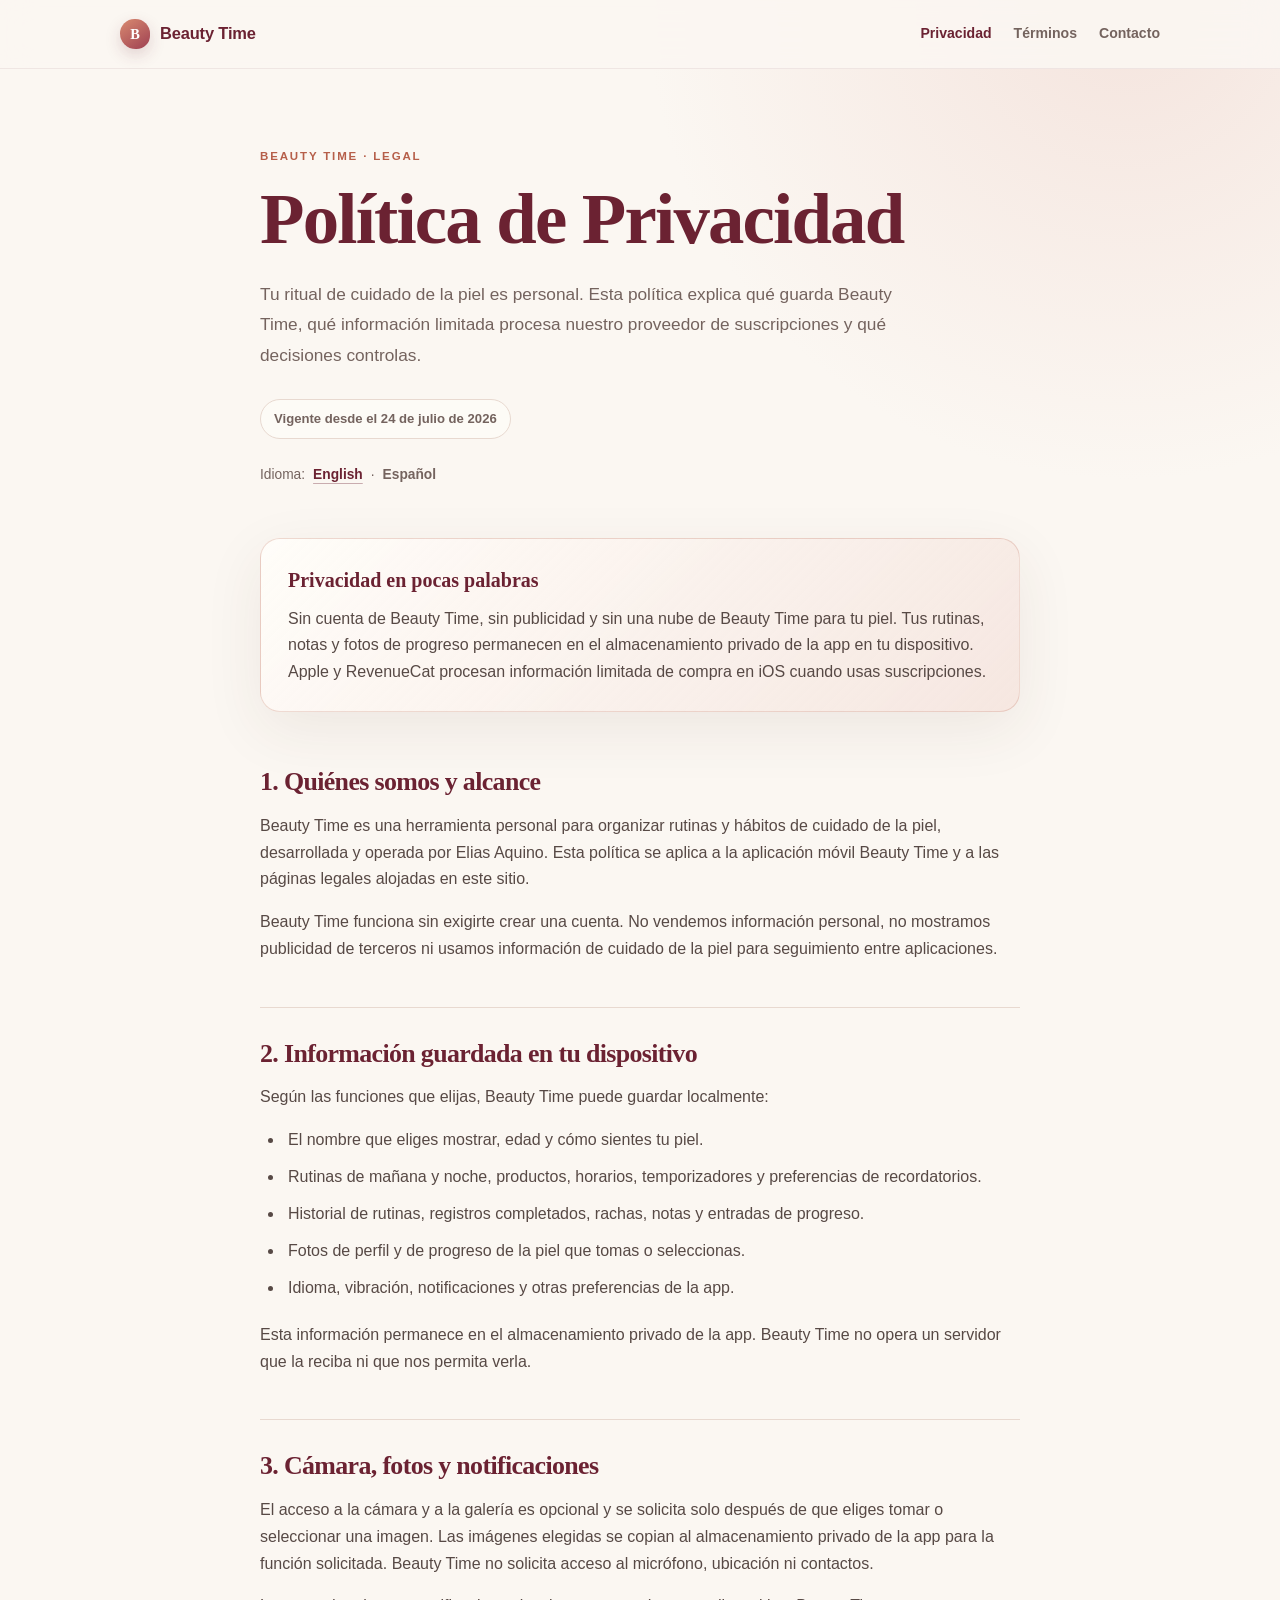
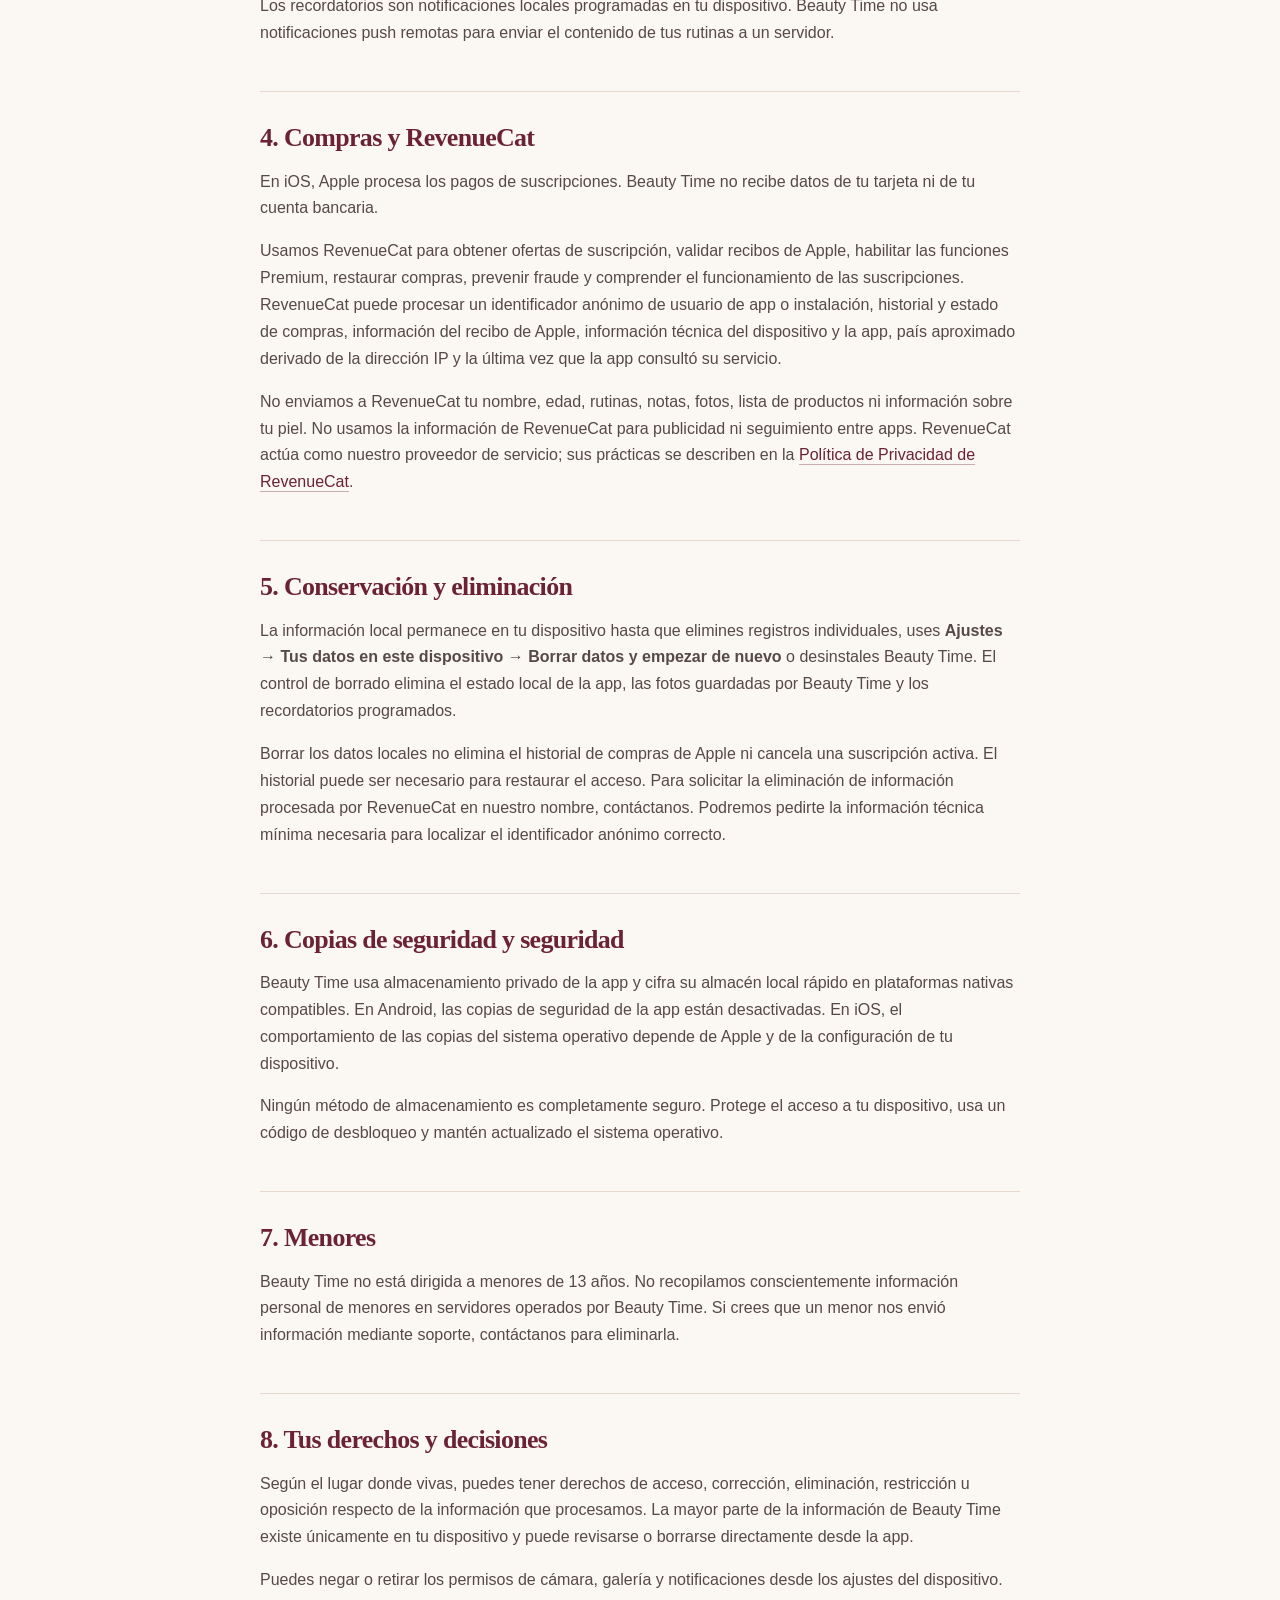
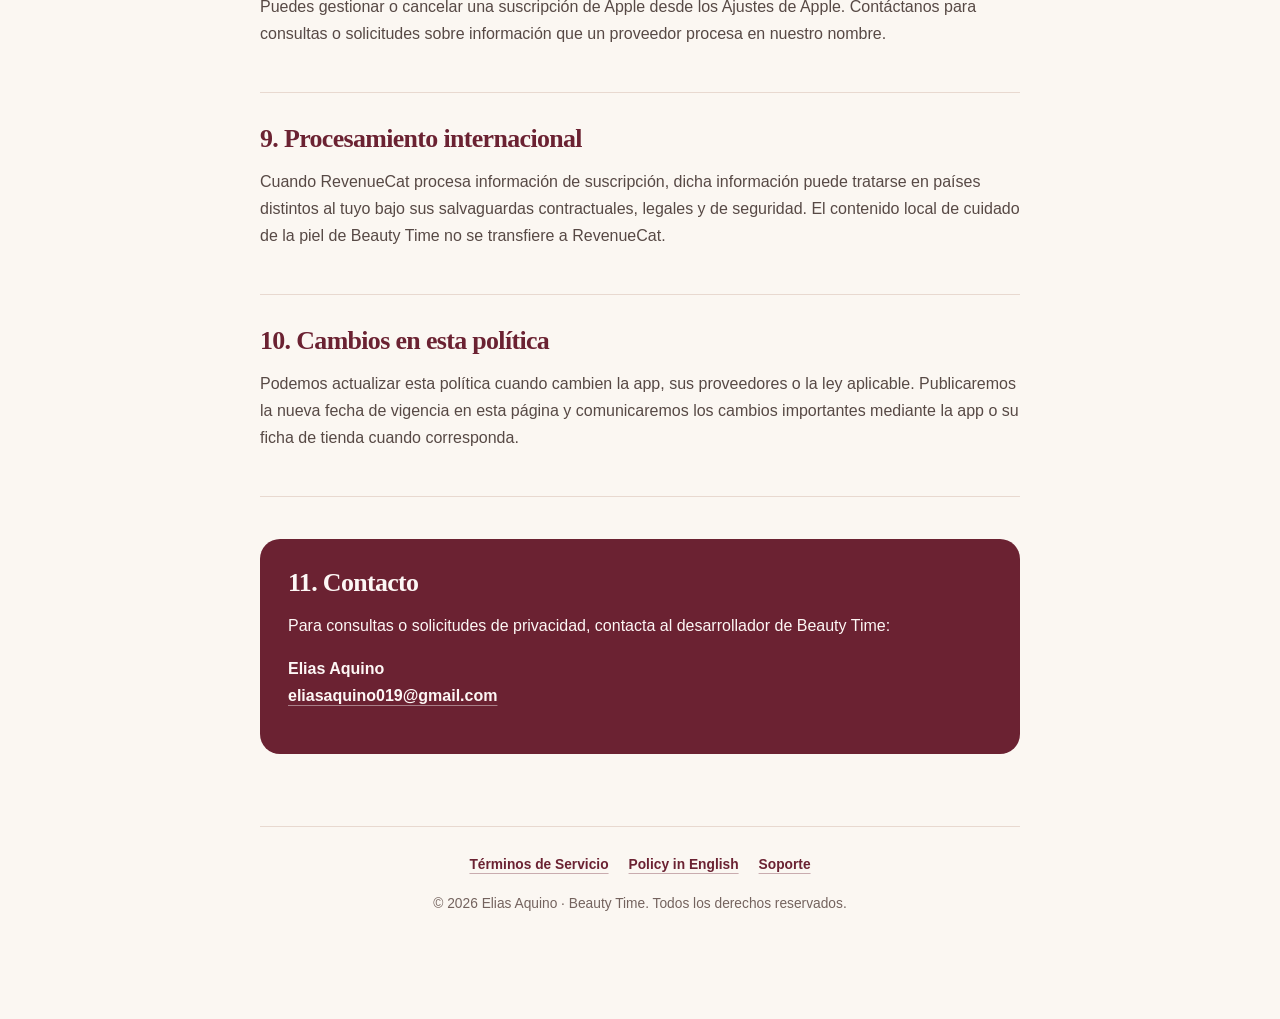
==== privacy-es.html @ c3924334 "Publish Beauty Time legal pages" ====
<!DOCTYPE html>
<html lang="es">
<head>
    <meta charset="UTF-8">
    <meta name="viewport" content="width=device-width, initial-scale=1.0">
    <meta name="description" content="Política de Privacidad de Beauty Time: cómo se tratan tus rutinas, fotos, recordatorios y compras.">
    <meta name="theme-color" content="#fbf7f2">
    <meta property="og:title" content="Política de Privacidad · Beauty Time">
    <meta property="og:description" content="Privacidad clara para tu ritual personal de cuidado de la piel.">
    <meta property="og:type" content="website">
    <link rel="canonical" href="https://draco163.github.io/Beauty-Time-Terms-Policy/privacy-es.html">
    <title>Política de Privacidad · Beauty Time</title>
    <link rel="stylesheet" href="style.css">
</head>
<body>
    <header class="site-header">
        <div class="header-inner">
            <a class="brand" href="privacy-es.html" aria-label="Privacidad de Beauty Time">
                <span class="brand-mark" aria-hidden="true">B</span>
                <span>Beauty Time</span>
            </a>
            <nav class="site-nav" aria-label="Navegación legal">
                <a href="privacy-es.html" aria-current="page">Privacidad</a>
                <a href="terms-es.html">Términos</a>
                <a class="optional-link" href="#contacto">Contacto</a>
            </nav>
        </div>
    </header>

    <main class="container">
        <span class="eyebrow">Beauty Time · Legal</span>
        <h1>Política de Privacidad</h1>
        <p class="intro">Tu ritual de cuidado de la piel es personal. Esta política explica qué guarda Beauty Time, qué información limitada procesa nuestro proveedor de suscripciones y qué decisiones controlas.</p>
        <span class="last-updated">Vigente desde el 24 de julio de 2026</span>
        <p class="language-switch">Idioma: <a href="index.html" hreflang="en">English</a> · <strong>Español</strong></p>

        <div class="summary">
            <strong>Privacidad en pocas palabras</strong>
            <p>Sin cuenta de Beauty Time, sin publicidad y sin una nube de Beauty Time para tu piel. Tus rutinas, notas y fotos de progreso permanecen en el almacenamiento privado de la app en tu dispositivo. Apple y RevenueCat procesan información limitada de compra en iOS cuando usas suscripciones.</p>
        </div>

        <section>
            <h2>1. Quiénes somos y alcance</h2>
            <p>Beauty Time es una herramienta personal para organizar rutinas y hábitos de cuidado de la piel, desarrollada y operada por Elias Aquino. Esta política se aplica a la aplicación móvil Beauty Time y a las páginas legales alojadas en este sitio.</p>
            <p>Beauty Time funciona sin exigirte crear una cuenta. No vendemos información personal, no mostramos publicidad de terceros ni usamos información de cuidado de la piel para seguimiento entre aplicaciones.</p>
        </section>

        <section>
            <h2>2. Información guardada en tu dispositivo</h2>
            <p>Según las funciones que elijas, Beauty Time puede guardar localmente:</p>
            <ul>
                <li>El nombre que eliges mostrar, edad y cómo sientes tu piel.</li>
                <li>Rutinas de mañana y noche, productos, horarios, temporizadores y preferencias de recordatorios.</li>
                <li>Historial de rutinas, registros completados, rachas, notas y entradas de progreso.</li>
                <li>Fotos de perfil y de progreso de la piel que tomas o seleccionas.</li>
                <li>Idioma, vibración, notificaciones y otras preferencias de la app.</li>
            </ul>
            <p>Esta información permanece en el almacenamiento privado de la app. Beauty Time no opera un servidor que la reciba ni que nos permita verla.</p>
        </section>

        <section>
            <h2>3. Cámara, fotos y notificaciones</h2>
            <p>El acceso a la cámara y a la galería es opcional y se solicita solo después de que eliges tomar o seleccionar una imagen. Las imágenes elegidas se copian al almacenamiento privado de la app para la función solicitada. Beauty Time no solicita acceso al micrófono, ubicación ni contactos.</p>
            <p>Los recordatorios son notificaciones locales programadas en tu dispositivo. Beauty Time no usa notificaciones push remotas para enviar el contenido de tus rutinas a un servidor.</p>
        </section>

        <section>
            <h2>4. Compras y RevenueCat</h2>
            <p>En iOS, Apple procesa los pagos de suscripciones. Beauty Time no recibe datos de tu tarjeta ni de tu cuenta bancaria.</p>
            <p>Usamos RevenueCat para obtener ofertas de suscripción, validar recibos de Apple, habilitar las funciones Premium, restaurar compras, prevenir fraude y comprender el funcionamiento de las suscripciones. RevenueCat puede procesar un identificador anónimo de usuario de app o instalación, historial y estado de compras, información del recibo de Apple, información técnica del dispositivo y la app, país aproximado derivado de la dirección IP y la última vez que la app consultó su servicio.</p>
            <p>No enviamos a RevenueCat tu nombre, edad, rutinas, notas, fotos, lista de productos ni información sobre tu piel. No usamos la información de RevenueCat para publicidad ni seguimiento entre apps. RevenueCat actúa como nuestro proveedor de servicio; sus prácticas se describen en la <a href="https://www.revenuecat.com/privacy/" rel="noopener noreferrer">Política de Privacidad de RevenueCat</a>.</p>
        </section>

        <section>
            <h2>5. Conservación y eliminación</h2>
            <p>La información local permanece en tu dispositivo hasta que elimines registros individuales, uses <strong>Ajustes → Tus datos en este dispositivo → Borrar datos y empezar de nuevo</strong> o desinstales Beauty Time. El control de borrado elimina el estado local de la app, las fotos guardadas por Beauty Time y los recordatorios programados.</p>
            <p>Borrar los datos locales no elimina el historial de compras de Apple ni cancela una suscripción activa. El historial puede ser necesario para restaurar el acceso. Para solicitar la eliminación de información procesada por RevenueCat en nuestro nombre, contáctanos. Podremos pedirte la información técnica mínima necesaria para localizar el identificador anónimo correcto.</p>
        </section>

        <section>
            <h2>6. Copias de seguridad y seguridad</h2>
            <p>Beauty Time usa almacenamiento privado de la app y cifra su almacén local rápido en plataformas nativas compatibles. En Android, las copias de seguridad de la app están desactivadas. En iOS, el comportamiento de las copias del sistema operativo depende de Apple y de la configuración de tu dispositivo.</p>
            <p>Ningún método de almacenamiento es completamente seguro. Protege el acceso a tu dispositivo, usa un código de desbloqueo y mantén actualizado el sistema operativo.</p>
        </section>

        <section>
            <h2>7. Menores</h2>
            <p>Beauty Time no está dirigida a menores de 13 años. No recopilamos conscientemente información personal de menores en servidores operados por Beauty Time. Si crees que un menor nos envió información mediante soporte, contáctanos para eliminarla.</p>
        </section>

        <section>
            <h2>8. Tus derechos y decisiones</h2>
            <p>Según el lugar donde vivas, puedes tener derechos de acceso, corrección, eliminación, restricción u oposición respecto de la información que procesamos. La mayor parte de la información de Beauty Time existe únicamente en tu dispositivo y puede revisarse o borrarse directamente desde la app.</p>
            <p>Puedes negar o retirar los permisos de cámara, galería y notificaciones desde los ajustes del dispositivo. Puedes gestionar o cancelar una suscripción de Apple desde los Ajustes de Apple. Contáctanos para consultas o solicitudes sobre información que un proveedor procesa en nuestro nombre.</p>
        </section>

        <section>
            <h2>9. Procesamiento internacional</h2>
            <p>Cuando RevenueCat procesa información de suscripción, dicha información puede tratarse en países distintos al tuyo bajo sus salvaguardas contractuales, legales y de seguridad. El contenido local de cuidado de la piel de Beauty Time no se transfiere a RevenueCat.</p>
        </section>

        <section>
            <h2>10. Cambios en esta política</h2>
            <p>Podemos actualizar esta política cuando cambien la app, sus proveedores o la ley aplicable. Publicaremos la nueva fecha de vigencia en esta página y comunicaremos los cambios importantes mediante la app o su ficha de tienda cuando corresponda.</p>
        </section>

        <section class="contact-card" id="contacto">
            <h2>11. Contacto</h2>
            <p>Para consultas o solicitudes de privacidad, contacta al desarrollador de Beauty Time:</p>
            <p><strong>Elias Aquino</strong><br><a href="mailto:eliasaquino019@gmail.com">eliasaquino019@gmail.com</a></p>
        </section>

        <footer class="footer">
            <div class="footer-links">
                <a href="terms-es.html">Términos de Servicio</a>
                <a href="index.html" hreflang="en">Policy in English</a>
                <a href="mailto:eliasaquino019@gmail.com">Soporte</a>
            </div>
            <p>&copy; 2026 Elias Aquino · Beauty Time. Todos los derechos reservados.</p>
        </footer>
    </main>
</body>
</html>
---- style.css ----
:root {
    color-scheme: light dark;
    --page: #fbf7f2;
    --surface: #fffdf9;
    --text: #2d211f;
    --heading: #6b2232;
    --accent: #b65f4a;
    --accent-soft: #f2ddd6;
    --muted: #74635e;
    --line: #e8d9d0;
    --shadow: 0 18px 60px rgba(82, 47, 39, 0.08);
    --content: 760px;
    --font: -apple-system, BlinkMacSystemFont, "Segoe UI", Roboto, Helvetica, Arial, sans-serif;
}

* {
    box-sizing: border-box;
}

html {
    scroll-behavior: smooth;
}

body {
    min-height: 100vh;
    margin: 0;
    color: var(--text);
    background:
        radial-gradient(circle at 88% 0, rgba(242, 221, 214, 0.72), transparent 30rem),
        var(--page);
    font-family: var(--font);
    line-height: 1.68;
    -webkit-font-smoothing: antialiased;
    text-rendering: optimizeLegibility;
}

a {
    color: var(--heading);
    text-decoration-color: rgba(107, 34, 50, 0.35);
    text-decoration-thickness: 1px;
    text-underline-offset: 4px;
}

a:hover {
    color: var(--accent);
    text-decoration-color: currentColor;
}

a:focus-visible {
    border-radius: 4px;
    outline: 3px solid rgba(182, 95, 74, 0.35);
    outline-offset: 3px;
}

.site-header {
    position: sticky;
    top: 0;
    z-index: 10;
    border-bottom: 1px solid rgba(107, 34, 50, 0.08);
    background: rgba(251, 247, 242, 0.9);
    backdrop-filter: blur(16px);
}

.header-inner {
    width: min(100% - 36px, 1040px);
    min-height: 68px;
    margin: 0 auto;
    display: flex;
    align-items: center;
    justify-content: space-between;
    gap: 24px;
}

.brand {
    display: inline-flex;
    align-items: center;
    gap: 10px;
    color: var(--heading);
    font-size: 1.03rem;
    font-weight: 760;
    text-decoration: none;
    letter-spacing: -0.01em;
}

.brand-mark {
    width: 30px;
    height: 30px;
    display: grid;
    place-items: center;
    border-radius: 50% 50% 46% 54%;
    color: #fff;
    background: linear-gradient(145deg, #d98a70, #9e4052);
    box-shadow: 0 6px 16px rgba(107, 34, 50, 0.18);
    font-family: Georgia, "Times New Roman", serif;
    font-size: 0.9rem;
}

.site-nav {
    display: flex;
    align-items: center;
    gap: 22px;
    color: var(--muted);
    font-size: 0.88rem;
    font-weight: 650;
}

.site-nav a {
    color: inherit;
    text-decoration: none;
}

.site-nav a[aria-current="page"] {
    color: var(--heading);
}

.container {
    width: min(100% - 36px, var(--content));
    margin: 0 auto;
    padding: 78px 0 88px;
}

.eyebrow {
    display: block;
    margin-bottom: 16px;
    color: var(--accent);
    font-size: 0.72rem;
    font-weight: 800;
    letter-spacing: 0.16em;
    text-transform: uppercase;
}

h1,
h2 {
    color: var(--heading);
    font-family: Georgia, "Times New Roman", serif;
    letter-spacing: -0.025em;
}

h1 {
    max-width: 680px;
    margin: 0 0 14px;
    font-size: clamp(2.65rem, 8vw, 4.55rem);
    font-weight: 700;
    line-height: 1.02;
}

.intro {
    max-width: 650px;
    margin: 22px 0 0;
    color: var(--muted);
    font-size: 1.08rem;
    line-height: 1.78;
}

.last-updated {
    display: inline-flex;
    margin-top: 28px;
    border: 1px solid var(--line);
    border-radius: 999px;
    padding: 8px 13px;
    color: var(--muted);
    background: rgba(255, 253, 249, 0.65);
    font-size: 0.82rem;
    font-weight: 650;
}

.language-switch {
    display: flex;
    align-items: center;
    gap: 8px;
    margin: 24px 0 0;
    color: var(--muted);
    font-size: 0.86rem;
}

.language-switch a {
    font-weight: 700;
}

.summary {
    margin: 52px 0;
    padding: 25px 27px;
    border: 1px solid rgba(182, 95, 74, 0.22);
    border-radius: 20px;
    background: linear-gradient(135deg, rgba(255, 253, 249, 0.94), rgba(242, 221, 214, 0.62));
    box-shadow: var(--shadow);
}

.summary strong {
    display: block;
    margin-bottom: 8px;
    color: var(--heading);
    font-family: Georgia, "Times New Roman", serif;
    font-size: 1.25rem;
}

.summary p {
    margin: 0;
}

main section {
    padding: 2px 0 28px;
    margin-bottom: 28px;
    border-bottom: 1px solid var(--line);
    scroll-margin-top: 96px;
}

main section:last-of-type {
    border-bottom: 0;
}

h2 {
    margin: 0 0 14px;
    font-size: 1.62rem;
    font-weight: 700;
    line-height: 1.25;
}

p,
li {
    color: #574945;
    font-size: 1rem;
}

p {
    margin: 0 0 16px;
}

ul {
    margin: 12px 0 20px;
    padding-left: 24px;
}

li {
    margin-bottom: 10px;
    padding-left: 4px;
}

.contact-card {
    margin-top: 42px;
    padding: 28px;
    border-radius: 20px;
    color: #fdf7f5;
    background: var(--heading);
}

.contact-card h2,
.contact-card p,
.contact-card a {
    color: inherit;
}

.contact-card a {
    font-weight: 750;
    text-decoration-color: rgba(255, 255, 255, 0.42);
}

.footer {
    margin-top: 72px;
    padding-top: 26px;
    border-top: 1px solid var(--line);
    color: var(--muted);
    font-size: 0.86rem;
    text-align: center;
}

.footer-links {
    display: flex;
    flex-wrap: wrap;
    justify-content: center;
    gap: 12px 20px;
    margin-bottom: 16px;
}

.footer-links a {
    font-weight: 700;
}

.footer p {
    color: inherit;
    font-size: inherit;
}

@media (max-width: 620px) {
    .site-header {
        position: static;
    }

    .header-inner {
        min-height: 64px;
    }

    .site-nav {
        gap: 14px;
        font-size: 0.8rem;
    }

    .site-nav .optional-link {
        display: none;
    }

    .container {
        padding: 54px 0 70px;
    }

    .summary {
        margin: 40px 0;
        padding: 22px;
    }
}

@media (prefers-color-scheme: dark) {
    :root {
        --page: #171313;
        --surface: #211b1a;
        --text: #f7efeb;
        --heading: #f4c6bc;
        --accent: #e49a83;
        --accent-soft: #432c2d;
        --muted: #bcaeaa;
        --line: #3b302d;
        --shadow: none;
    }

    body {
        background:
            radial-gradient(circle at 88% 0, rgba(112, 48, 63, 0.26), transparent 28rem),
            var(--page);
    }

    .site-header {
        background: rgba(23, 19, 19, 0.9);
    }

    p,
    li {
        color: #d9cfcc;
    }

    .last-updated {
        background: rgba(33, 27, 26, 0.7);
    }

    .summary {
        background: linear-gradient(135deg, rgba(33, 27, 26, 0.98), rgba(67, 44, 45, 0.74));
    }

    .contact-card {
        color: #fff8f5;
        background: #542432;
    }
}

@media print {
    .site-header,
    .language-switch,
    .footer-links {
        display: none;
    }

    body {
        background: #fff;
    }

    .container {
        width: 100%;
        padding: 0;
    }

    .summary,
    .contact-card {
        box-shadow: none;
    }
}
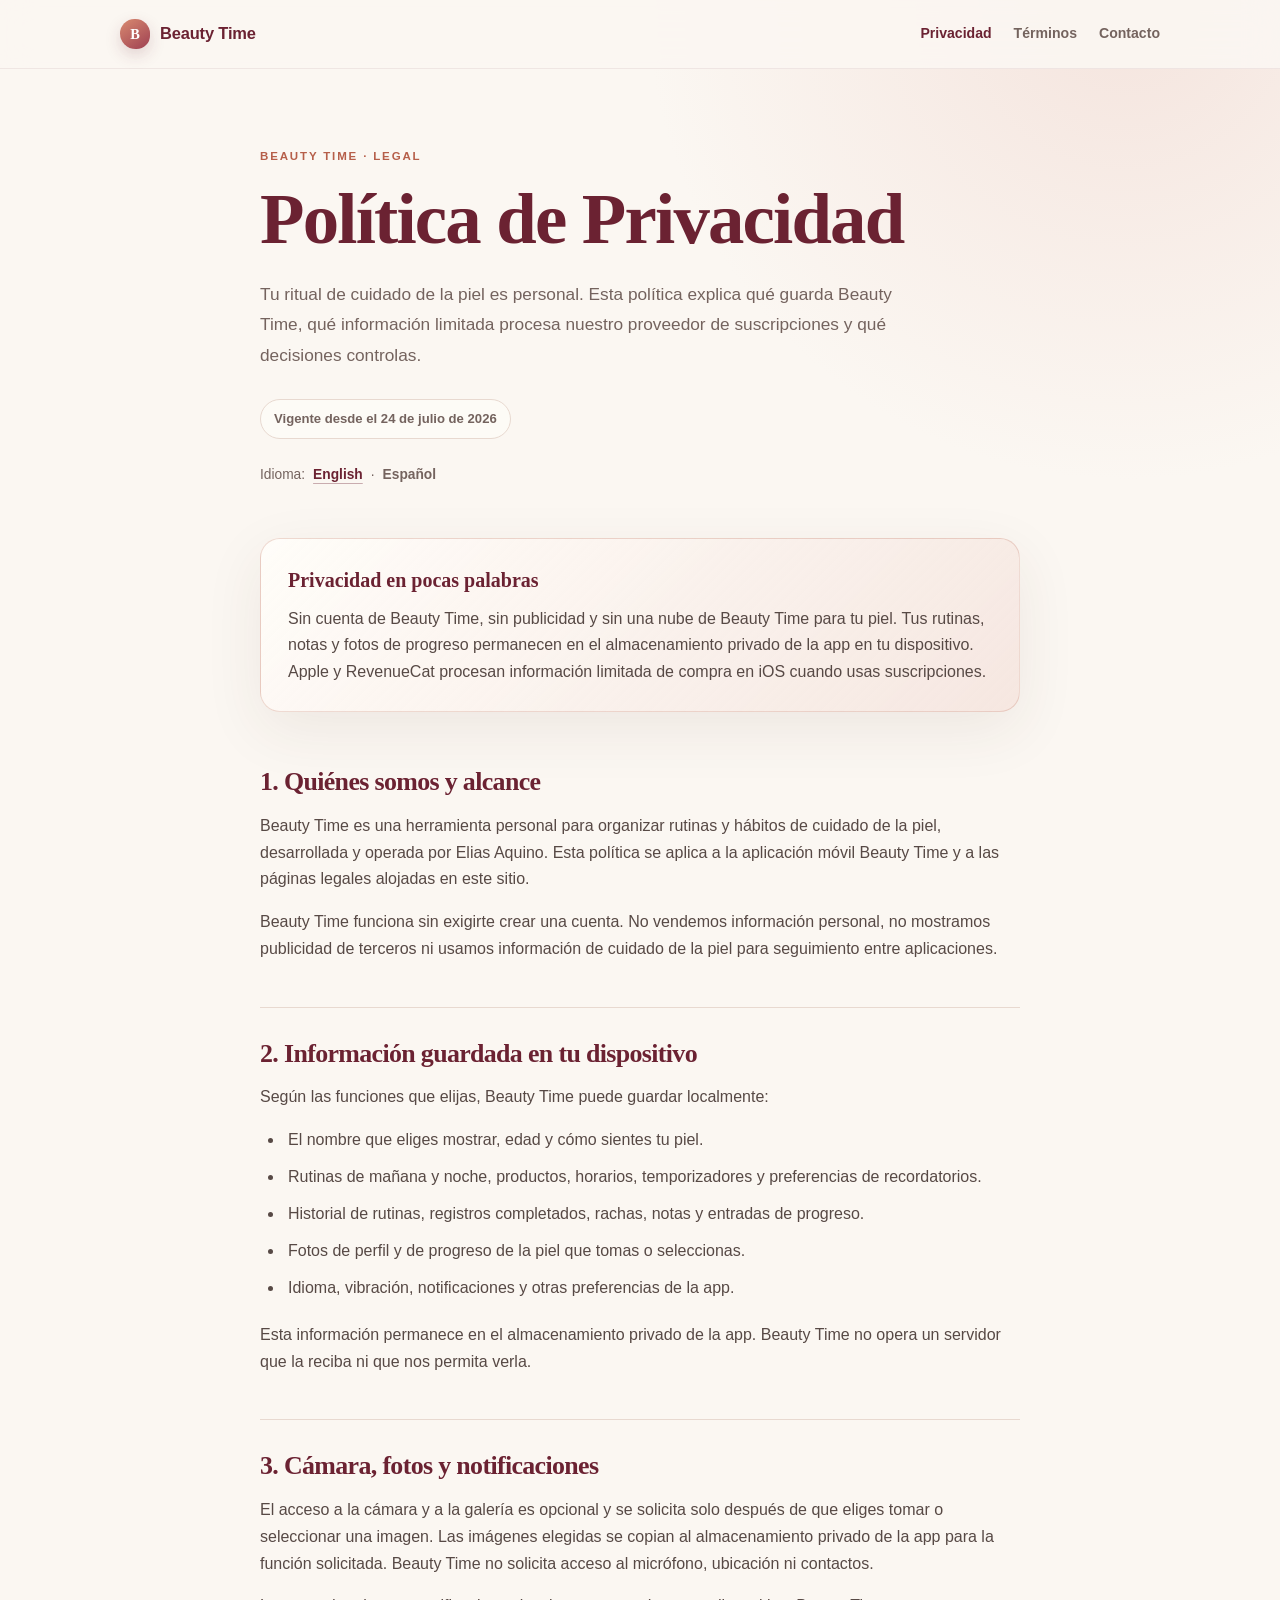
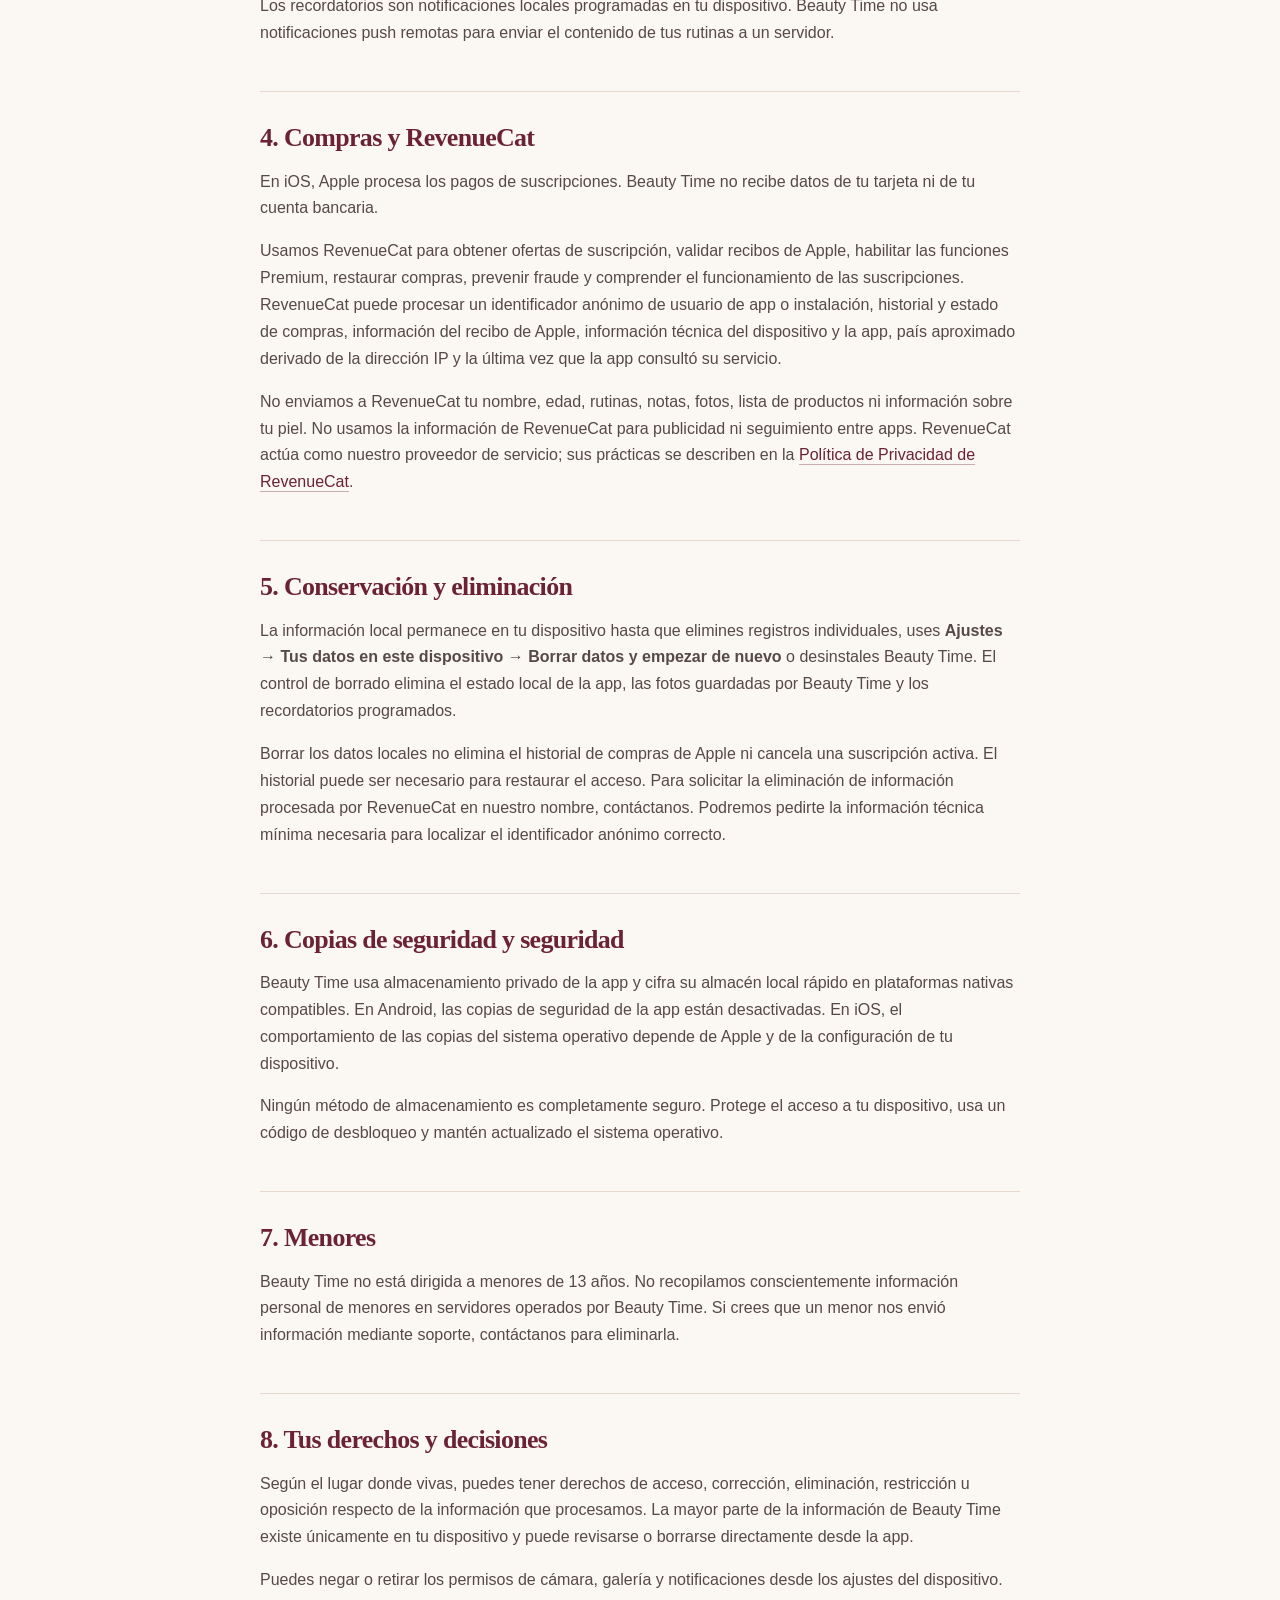
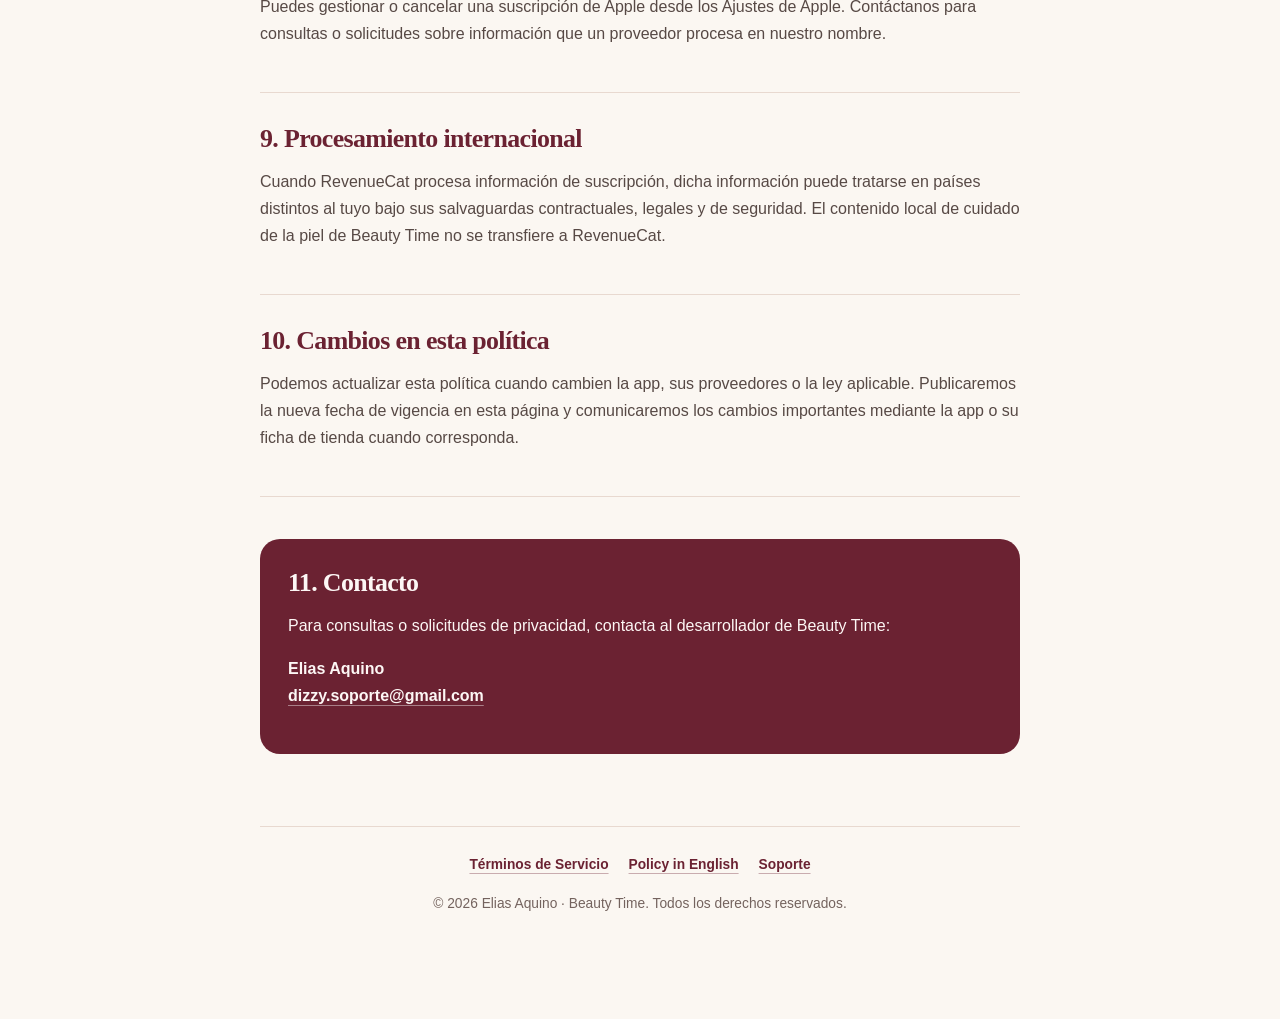
==== commit d28a111b: "Update Beauty Time contact email" ====
--- a/privacy-es.html
+++ b/privacy-es.html
@@ -107,18 +107,17 @@
         <section class="contact-card" id="contacto">
             <h2>11. Contacto</h2>
             <p>Para consultas o solicitudes de privacidad, contacta al desarrollador de Beauty Time:</p>
-            <p><strong>Elias Aquino</strong><br><a href="mailto:eliasaquino019@gmail.com">eliasaquino019@gmail.com</a></p>
+            <p><strong>Elias Aquino</strong><br><a href="mailto:dizzy.soporte@gmail.com">dizzy.soporte@gmail.com</a></p>
         </section>
 
         <footer class="footer">
             <div class="footer-links">
                 <a href="terms-es.html">Términos de Servicio</a>
                 <a href="index.html" hreflang="en">Policy in English</a>
-                <a href="mailto:eliasaquino019@gmail.com">Soporte</a>
+                <a href="mailto:dizzy.soporte@gmail.com">Soporte</a>
             </div>
             <p>&copy; 2026 Elias Aquino · Beauty Time. Todos los derechos reservados.</p>
         </footer>
     </main>
 </body>
 </html>
-
